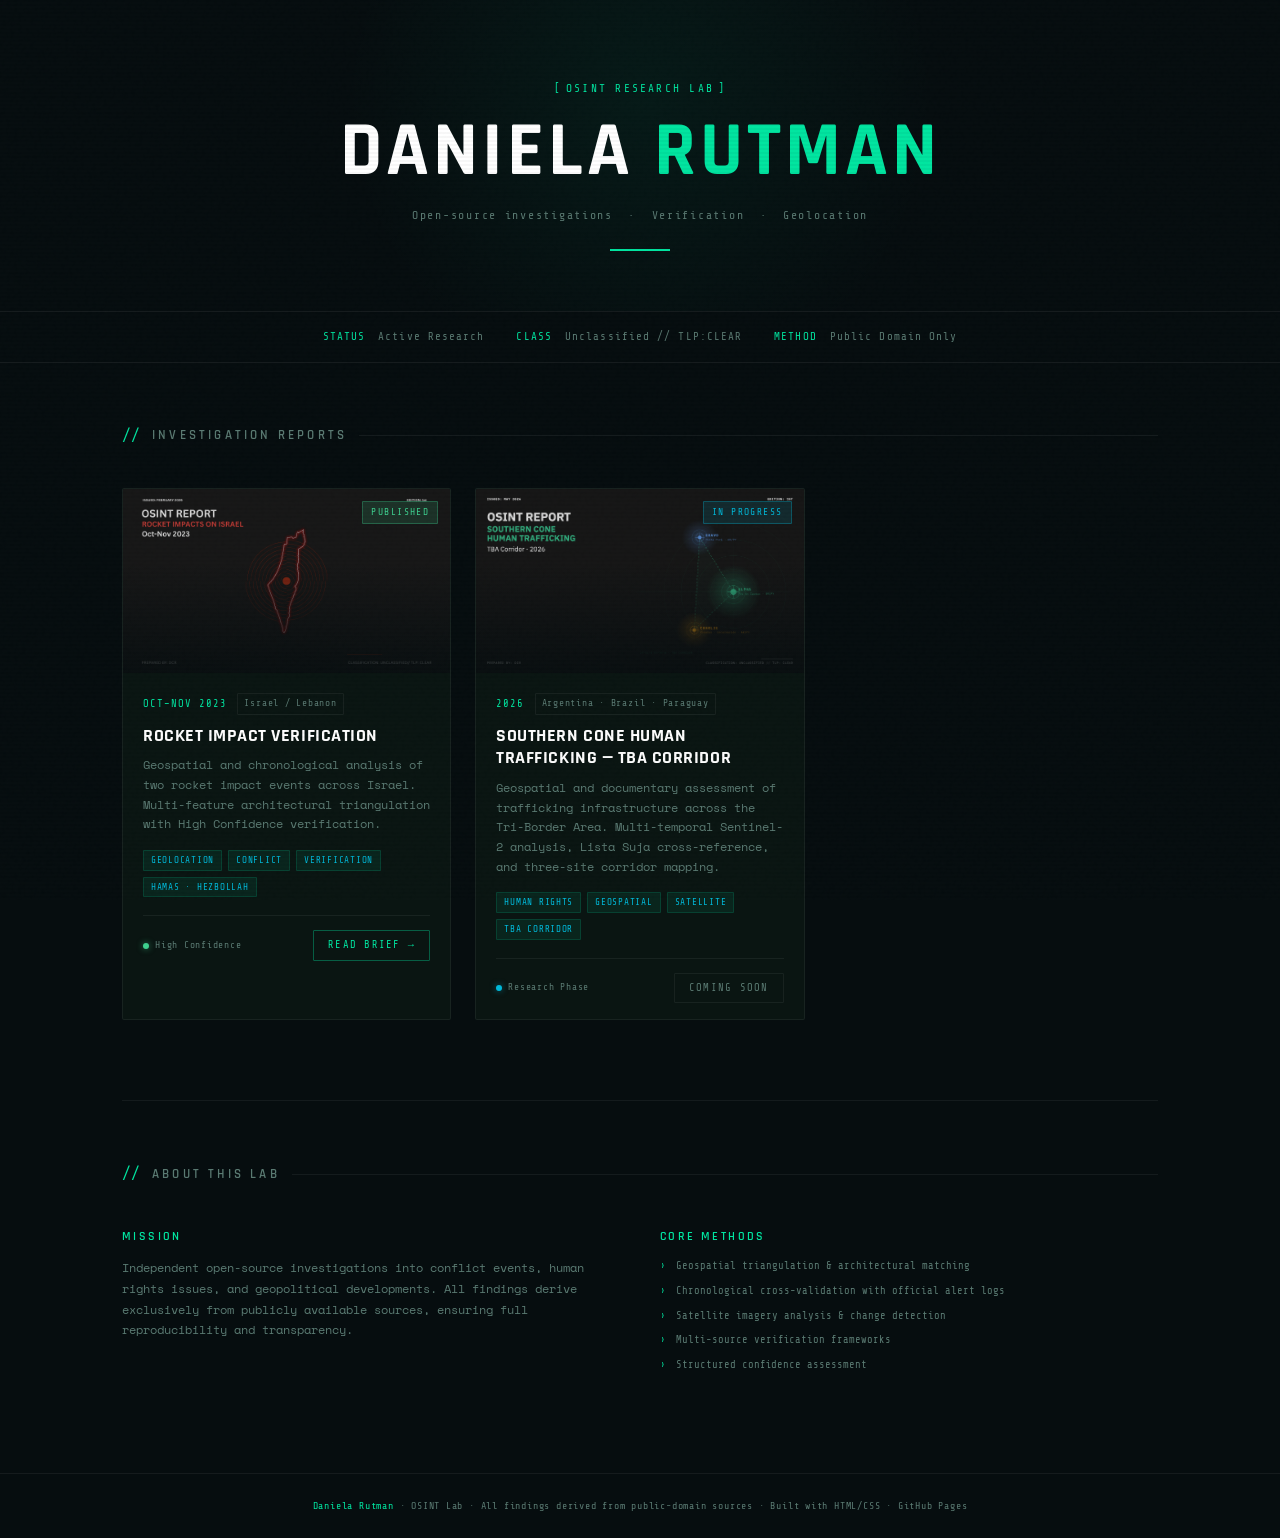
==== docs/index.html @ a2211c3c "Keep Project 2 card as In Progress with cover preview Shows the cover image on the card but keeps st" ====
<!DOCTYPE html>
<html lang="en">
<head>
  <meta charset="UTF-8" />
  <meta name="viewport" content="width=device-width, initial-scale=1.0" />
  <title>Daniela OSINT Lab</title>
  <link rel="preconnect" href="https://fonts.googleapis.com">
  <link href="https://fonts.googleapis.com/css2?family=Share+Tech+Mono&family=Rajdhani:wght@300;400;500;600;700&family=Space+Mono:ital,wght@0,400;0,700;1,400&display=swap" rel="stylesheet">
  <link rel="stylesheet" href="style.css">
</head>
<body>

  <header>
    <div class="header-tag">OSINT Research Lab</div>
    <h1>Daniela <span>Rutman</span></h1>
    <p class="header-sub">Open-source investigations &nbsp;·&nbsp; Verification &nbsp;·&nbsp; Geolocation</p>
    <div class="header-line"></div>
  </header>

  <div class="nav-strip">
    <div><span>STATUS</span> Active Research</div>
    <div><span>CLASS</span> Unclassified // TLP:CLEAR</div>
    <div><span>METHOD</span> Public Domain Only</div>
  </div>

  <main>

    <div class="section-label">
      <h2>Investigation Reports</h2>
    </div>

    <div class="cards-grid">

      <!-- Card 1: Israel Rocket Impacts -->
      <a class="card" href="2023-israel-rocket-impact-osint/report/brief.pdf" target="_blank">
        <div class="card-thumb">
          <img src="osint_cover.png"/>
          <div class="card-thumb-overlay"></div>
          <span class="card-status published">Published</span>
        </div>
        <div class="card-body">
          <div class="card-meta">
            <span class="card-date">OCT–NOV 2023</span>
            <span class="card-region">Israel / Lebanon</span>
          </div>
          <h3 class="card-title">Rocket Impact Verification</h3>
          <p class="card-desc">Geospatial and chronological analysis of two rocket impact events across Israel. Multi-feature architectural triangulation with High Confidence verification.</p>
          <div class="card-tags">
            <span class="tag">Geolocation</span>
            <span class="tag">Conflict</span>
            <span class="tag">Verification</span>
            <span class="tag">Hamas · Hezbollah</span>
          </div>
          <div class="card-footer">
            <div class="confidence">
              <div class="confidence-dot"></div>
              High Confidence
            </div>
            <span class="btn-read">Read Brief →</span>
          </div>
        </div>
      </a>

      <!-- Card 2: Southern Cone Human Trafficking — TBA Corridor -->
      <div class="card" style="cursor:default;">
        <div class="card-thumb">
          <img src="project2_cover.png" alt="Southern Cone Human Trafficking — TBA Corridor">
          <div class="card-thumb-overlay"></div>
          <span class="card-status pending">In Progress</span>
        </div>
        <div class="card-body">
          <div class="card-meta">
            <span class="card-date">2026</span>
            <span class="card-region">Argentina · Brazil · Paraguay</span>
          </div>
          <h3 class="card-title">Southern Cone Human Trafficking — TBA Corridor</h3>
          <p class="card-desc">Geospatial and documentary assessment of trafficking infrastructure across the Tri-Border Area. Multi-temporal Sentinel-2 analysis, Lista Suja cross-reference, and three-site corridor mapping.</p>
          <div class="card-tags">
            <span class="tag">Human Rights</span>
            <span class="tag">Geospatial</span>
            <span class="tag">Satellite</span>
            <span class="tag">TBA Corridor</span>
          </div>
          <div class="card-footer">
            <div class="confidence" style="color: var(--muted);">
              <div class="confidence-dot" style="background: var(--accent2); box-shadow: 0 0 6px rgba(0,184,217,0.5);"></div>
              Research Phase
            </div>
            <span class="btn-read disabled">Coming Soon</span>
          </div>
        </div>
      </div>

    </div>

    <!-- About -->
    <div class="about-section">
      <div class="section-label">
        <h2>About This Lab</h2>
      </div>
      <div class="about-grid">
        <div class="about-block">
          <h3>Mission</h3>
          <p>Independent open-source investigations into conflict events, human rights issues, and geopolitical developments. All findings derive exclusively from publicly available sources, ensuring full reproducibility and transparency.</p>
        </div>
        <div class="about-block">
          <h3>Core Methods</h3>
          <ul class="method-list">
            <li>Geospatial triangulation & architectural matching</li>
            <li>Chronological cross-validation with official alert logs</li>
            <li>Satellite imagery analysis & change detection</li>
            <li>Multi-source verification frameworks</li>
            <li>Structured confidence assessment</li>
          </ul>
        </div>
      </div>
    </div>

  </main>

  <footer>
    <span>Daniela Rutman</span> · OSINT Lab · All findings derived from public-domain sources · Built with HTML/CSS · GitHub Pages
  </footer>

</body>
</html>
---- docs/style.css ----
*, *::before, *::after { box-sizing: border-box; margin: 0; padding: 0; }

:root {
  --bg:        #060d0f;
  --surface:   #0a1512;
  --surface2:  #0e1a17;
  --border:    rgba(255,255,255,0.06);
  --accent:    #00e5a0;
  --accent2:   #00b8d9;
  --dim:       rgba(0,229,160,0.08);
  --text:      #e2e8f0;
  --muted:     #5a7a72;
  --mono:      'Share Tech Mono', monospace;
  --display:   'Rajdhani', sans-serif;
  --body:      'Space Mono', monospace;
}

html { scroll-behavior: smooth; }

body {
  background: var(--bg);
  color: var(--text);
  font-family: var(--body);
  font-size: 13px;
  line-height: 1.6;
  min-height: 100vh;
  overflow-x: hidden;
}

/* ── Scanline overlay ── */
body::before {
  content: '';
  position: fixed;
  inset: 0;
  background: repeating-linear-gradient(
    0deg,
    transparent,
    transparent 2px,
    rgba(0,0,0,0.03) 2px,
    rgba(0,0,0,0.03) 4px
  );
  pointer-events: none;
  z-index: 1000;
}

/* ── Noise texture ── */
body::after {
  content: '';
  position: fixed;
  inset: 0;
  background-image: url("data:image/svg+xml,%3Csvg viewBox='0 0 256 256' xmlns='http://www.w3.org/2000/svg'%3E%3Cfilter id='noise'%3E%3CfeTurbulence type='fractalNoise' baseFrequency='0.9' numOctaves='4' stitchTiles='stitch'/%3E%3C/filter%3E%3Crect width='100%25' height='100%25' filter='url(%23noise)' opacity='0.04'/%3E%3C/svg%3E");
  pointer-events: none;
  z-index: 999;
  opacity: 0.4;
}

/* ── Header ── */
header {
  position: relative;
  padding: 80px 2rem 60px;
  text-align: center;
  border-bottom: 1px solid var(--border);
  overflow: hidden;
}

header::before {
  content: '';
  position: absolute;
  top: -200px;
  left: 50%;
  transform: translateX(-50%);
  width: 600px;
  height: 600px;
  background: radial-gradient(circle, rgba(0,229,160,0.06) 0%, transparent 70%);
  pointer-events: none;
}

.header-tag {
  font-family: var(--mono);
  font-size: 0.7rem;
  color: var(--accent);
  letter-spacing: 0.2em;
  text-transform: uppercase;
  margin-bottom: 16px;
  opacity: 0;
  animation: fadeUp 0.6s ease forwards 0.2s;
}

.header-tag::before { content: '['; margin-right: 4px; }
.header-tag::after  { content: ']'; margin-left: 4px; }

h1 {
  font-family: var(--display);
  font-size: clamp(2.5rem, 6vw, 5rem);
  font-weight: 700;
  letter-spacing: 0.05em;
  text-transform: uppercase;
  line-height: 1;
  color: #fff;
  opacity: 0;
  animation: fadeUp 0.6s ease forwards 0.4s;
}

h1 span {
  color: var(--accent);
  position: relative;
}

.header-sub {
  font-family: var(--mono);
  font-size: 0.72rem;
  color: var(--muted);
  letter-spacing: 0.15em;
  margin-top: 16px;
  opacity: 0;
  animation: fadeUp 0.6s ease forwards 0.6s;
}

.header-line {
  width: 60px;
  height: 2px;
  background: var(--accent);
  margin: 24px auto 0;
  opacity: 0;
  animation: fadeUp 0.6s ease forwards 0.7s;
}

/* ── Nav strip ── */
.nav-strip {
  display: flex;
  justify-content: center;
  gap: 2rem;
  padding: 16px 2rem;
  border-bottom: 1px solid var(--border);
  font-family: var(--mono);
  font-size: 0.68rem;
  color: var(--muted);
  letter-spacing: 0.1em;
}

.nav-strip span { color: var(--accent); margin-right: 6px; }

/* ── Main ── */
main {
  max-width: 1100px;
  margin: 0 auto;
  padding: 60px 2rem 100px;
}

/* ── Section label ── */
.section-label {
  display: flex;
  align-items: center;
  gap: 12px;
  margin-bottom: 40px;
  opacity: 0;
  animation: fadeUp 0.6s ease forwards 0.8s;
}

.section-label::before {
  content: '//';
  font-family: var(--mono);
  color: var(--accent);
  font-size: 1rem;
}

.section-label h2 {
  font-family: var(--display);
  font-size: 0.8rem;
  font-weight: 600;
  letter-spacing: 0.25em;
  text-transform: uppercase;
  color: var(--muted);
}

.section-label::after {
  content: '';
  flex: 1;
  height: 1px;
  background: var(--border);
}

/* ── Cards grid ── */
.cards-grid {
  display: grid;
  grid-template-columns: repeat(auto-fill, minmax(320px, 1fr));
  gap: 24px;
}

/* ── Card ── */
.card {
  background: var(--surface);
  border: 1px solid var(--border);
  border-radius: 2px;
  overflow: hidden;
  position: relative;
  cursor: pointer;
  transition: transform 0.3s ease, border-color 0.3s ease, box-shadow 0.3s ease;
  opacity: 0;
  animation: fadeUp 0.6s ease forwards;
  text-decoration: none;
  display: block;
  color: inherit;
}

.card:nth-child(1) { animation-delay: 0.9s; }
.card:nth-child(2) { animation-delay: 1.0s; }
.card:nth-child(3) { animation-delay: 1.1s; }

.card::before {
  content: '';
  position: absolute;
  top: 0;
  left: 0;
  right: 0;
  height: 2px;
  background: linear-gradient(90deg, var(--accent), var(--accent2));
  transform: scaleX(0);
  transform-origin: left;
  transition: transform 0.3s ease;
}

.card:hover {
  transform: translateY(-4px);
  border-color: rgba(0,229,160,0.25);
  box-shadow: 0 20px 40px rgba(0,0,0,0.4), 0 0 30px rgba(0,229,160,0.04);
}

.card:hover::before { transform: scaleX(1); }

/* ── Card thumbnail ── */
.card-thumb {
  position: relative;
  width: 100%;
  aspect-ratio: 16/9;
  overflow: hidden;
  background: var(--surface2);
}

.card-thumb img {
  width: 100%;
  height: 100%;
  object-fit: cover;
  object-position: top;
  transition: transform 0.4s ease;
  filter: brightness(0.85) saturate(0.9);
}

.card:hover .card-thumb img {
  transform: scale(1.03);
  filter: brightness(0.95) saturate(1);
}

.card-thumb-overlay {
  position: absolute;
  inset: 0;
  background: linear-gradient(
    to bottom,
    transparent 40%,
    rgba(6,13,15,0.8) 100%
  );
}

.card-status {
  position: absolute;
  top: 12px;
  right: 12px;
  font-family: var(--mono);
  font-size: 0.6rem;
  letter-spacing: 0.15em;
  padding: 3px 8px;
  border-radius: 1px;
  text-transform: uppercase;
}

.card-status.published {
  background: rgba(62,207,142,0.15);
  border: 1px solid rgba(62,207,142,0.3);
  color: #3ecf8e;
}

.card-status.pending {
  background: rgba(0,184,217,0.12);
  border: 1px solid rgba(0,184,217,0.3);
  color: var(--accent2);
}

/* ── Placeholder thumb ── */
.card-thumb-placeholder {
  width: 100%;
  aspect-ratio: 16/9;
  background: var(--surface2);
  display: flex;
  align-items: center;
  justify-content: center;
  border-bottom: 1px solid var(--border);
  position: relative;
}

.placeholder-icon {
  font-family: var(--mono);
  font-size: 0.65rem;
  color: var(--muted);
  letter-spacing: 0.1em;
  text-align: center;
  position: relative;
  z-index: 1;
}

.placeholder-icon::before {
  content: '[PENDING]';
  display: block;
  color: var(--accent);
  margin-bottom: 4px;
}

.card-thumb-placeholder::before {
  content: '';
  position: absolute;
  inset: 0;
  background-image:
    linear-gradient(rgba(0,229,160,0.04) 1px, transparent 1px),
    linear-gradient(90deg, rgba(0,229,160,0.04) 1px, transparent 1px);
  background-size: 24px 24px;
}

/* ── Card body ── */
.card-body {
  padding: 20px 20px 16px;
}

.card-meta {
  display: flex;
  align-items: center;
  gap: 10px;
  margin-bottom: 10px;
}

.card-date {
  font-family: var(--mono);
  font-size: 0.65rem;
  color: var(--accent);
  letter-spacing: 0.1em;
}

.card-region {
  font-family: var(--mono);
  font-size: 0.6rem;
  color: var(--muted);
  letter-spacing: 0.08em;
  padding: 2px 6px;
  border: 1px solid var(--border);
  border-radius: 1px;
}

.card-title {
  font-family: var(--display);
  font-size: 1.1rem;
  font-weight: 700;
  letter-spacing: 0.03em;
  color: #fff;
  line-height: 1.3;
  margin-bottom: 8px;
  text-transform: uppercase;
}

.card-desc {
  font-size: 0.72rem;
  color: var(--muted);
  line-height: 1.7;
  margin-bottom: 16px;
}

/* ── Tags ── */
.card-tags {
  display: flex;
  flex-wrap: wrap;
  gap: 6px;
  margin-bottom: 18px;
}

.tag {
  font-family: var(--mono);
  font-size: 0.58rem;
  letter-spacing: 0.08em;
  padding: 2px 7px;
  border-radius: 1px;
  text-transform: uppercase;
  background: var(--dim);
  border: 1px solid rgba(0,229,160,0.15);
  color: var(--accent2);
}

/* ── Card footer ── */
.card-footer {
  display: flex;
  align-items: center;
  justify-content: space-between;
  padding-top: 14px;
  border-top: 1px solid var(--border);
}

.confidence {
  display: flex;
  align-items: center;
  gap: 6px;
  font-family: var(--mono);
  font-size: 0.6rem;
  color: var(--muted);
  letter-spacing: 0.08em;
}

.confidence-dot {
  width: 6px;
  height: 6px;
  border-radius: 50%;
  background: #3ecf8e;
  box-shadow: 0 0 6px rgba(62,207,142,0.6);
  animation: pulse 2s ease infinite;
}

.btn-read {
  font-family: var(--mono);
  font-size: 0.65rem;
  letter-spacing: 0.12em;
  text-transform: uppercase;
  color: var(--accent);
  border: 1px solid rgba(0,229,160,0.35);
  padding: 6px 14px;
  border-radius: 1px;
  background: transparent;
  cursor: pointer;
  transition: all 0.2s ease;
  text-decoration: none;
  display: inline-block;
}

.btn-read:hover {
  background: var(--accent);
  color: #060d0f;
  border-color: var(--accent);
}

.btn-read.disabled {
  color: var(--muted);
  border-color: var(--border);
  cursor: not-allowed;
  pointer-events: none;
}

/* ── About section ── */
.about-section {
  margin-top: 80px;
  padding-top: 60px;
  border-top: 1px solid var(--border);
  opacity: 0;
  animation: fadeUp 0.6s ease forwards 1.3s;
}

.about-grid {
  display: grid;
  grid-template-columns: 1fr 1fr;
  gap: 40px;
  margin-top: 32px;
}

.about-block h3 {
  font-family: var(--display);
  font-size: 0.75rem;
  font-weight: 600;
  letter-spacing: 0.2em;
  text-transform: uppercase;
  color: var(--accent);
  margin-bottom: 12px;
}

.about-block p {
  font-size: 0.72rem;
  color: var(--muted);
  line-height: 1.8;
}

.method-list {
  list-style: none;
  display: flex;
  flex-direction: column;
  gap: 8px;
}

.method-list li {
  font-family: var(--mono);
  font-size: 0.65rem;
  color: var(--muted);
  padding-left: 16px;
  position: relative;
}

.method-list li::before {
  content: '›';
  position: absolute;
  left: 0;
  color: var(--accent);
}

/* ── Footer ── */
footer {
  border-top: 1px solid var(--border);
  padding: 24px 2rem;
  text-align: center;
  font-family: var(--mono);
  font-size: 0.62rem;
  color: var(--muted);
  letter-spacing: 0.08em;
}

footer span { color: var(--accent); }

/* ── Animations ── */
@keyframes fadeUp {
  from { opacity: 0; transform: translateY(16px); }
  to   { opacity: 1; transform: translateY(0); }
}

@keyframes pulse {
  0%, 100% { opacity: 1; }
  50%       { opacity: 0.4; }
}

/* ── Responsive ── */
@media (max-width: 640px) {
  .cards-grid { grid-template-columns: 1fr; }
  .about-grid { grid-template-columns: 1fr; }
  .nav-strip  { flex-wrap: wrap; gap: 1rem; justify-content: center; }
}
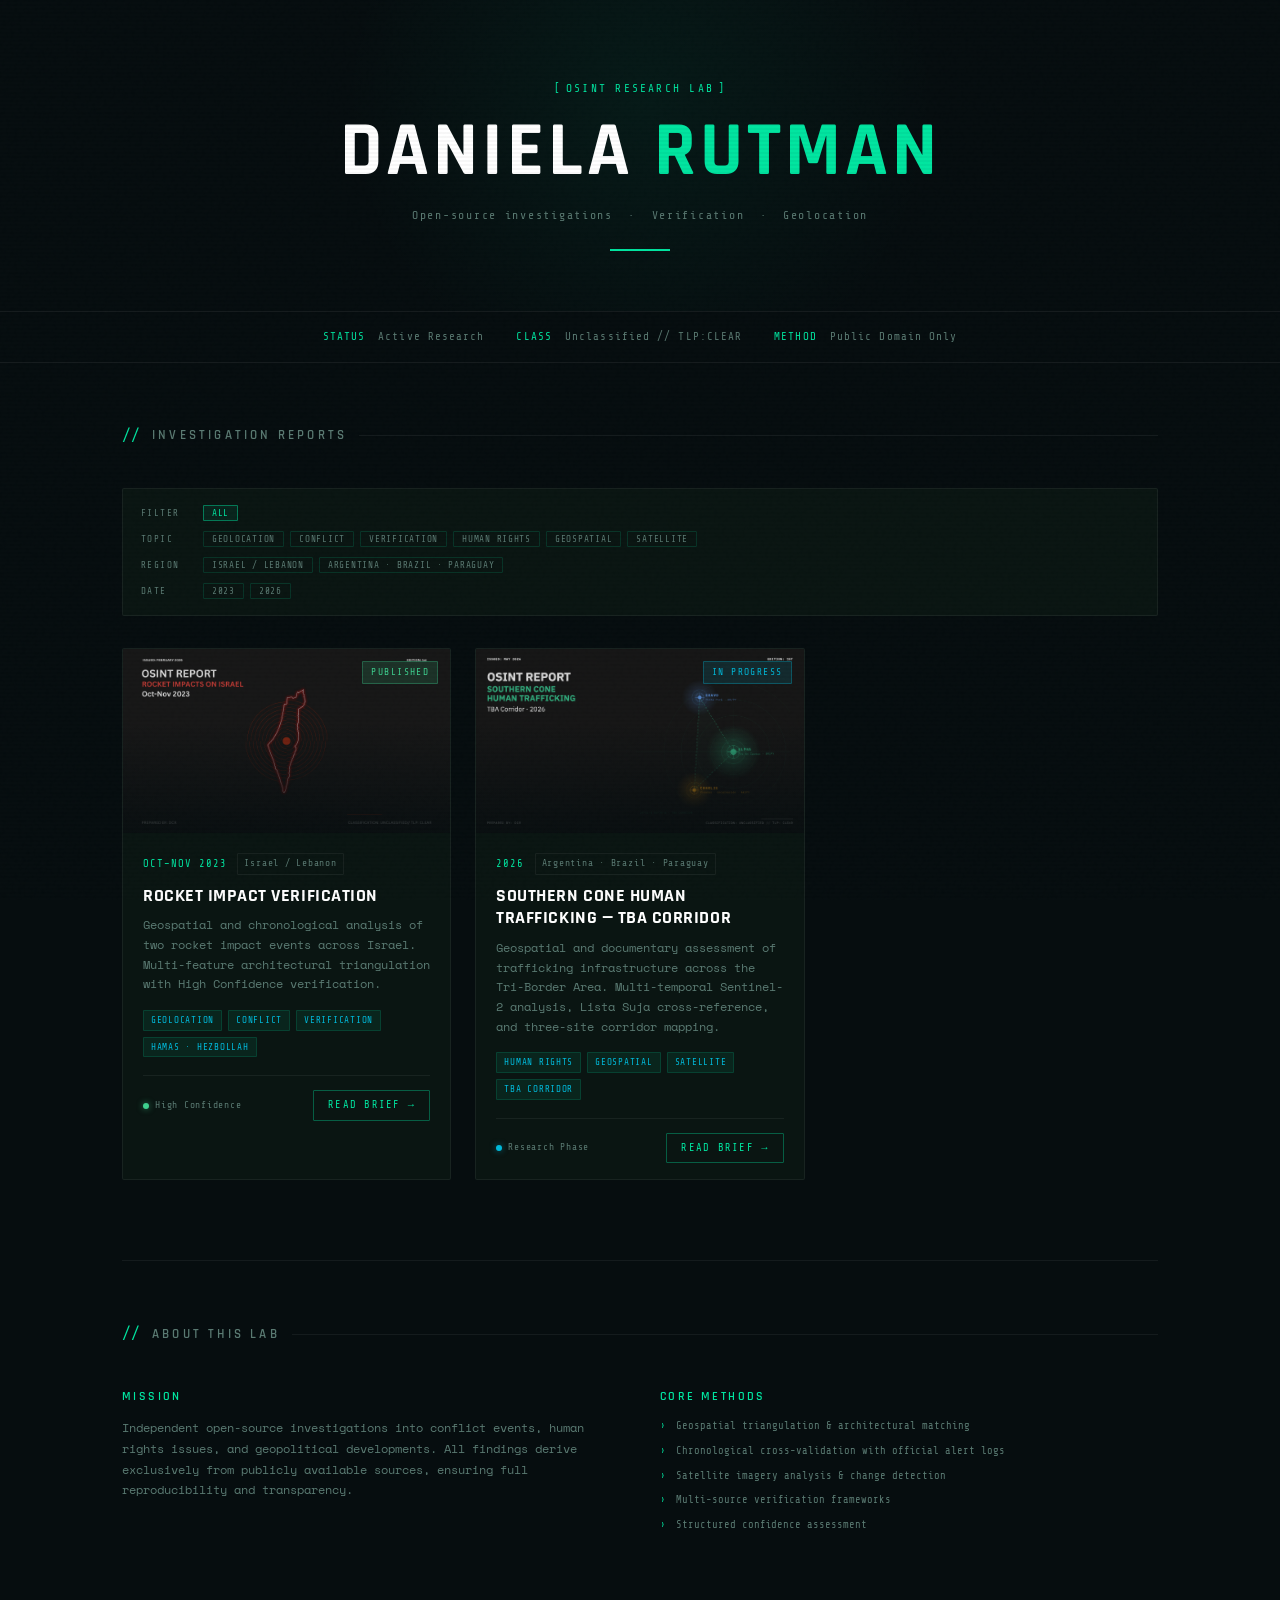
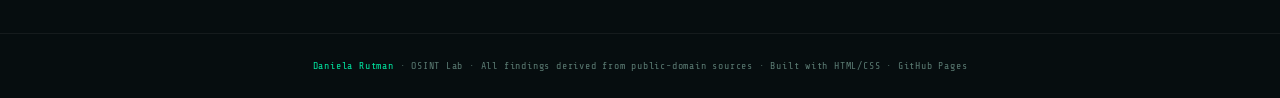
==== commit 768892e1: "Add Read Brief button to Project 2 card and filter bar to portfolio - Project 2 stays In Progress; b" ====
--- a/docs/index.html
+++ b/docs/index.html
@@ -29,10 +29,37 @@
       <h2>Investigation Reports</h2>
     </div>
 
+    <!-- Filter bar -->
+    <div class="filter-bar">
+      <div class="filter-row">
+        <span class="filter-label">FILTER</span>
+        <button class="filter-btn active" data-filter="all">All</button>
+      </div>
+      <div class="filter-row">
+        <span class="filter-label">TOPIC</span>
+        <button class="filter-btn" data-filter="geolocation">Geolocation</button>
+        <button class="filter-btn" data-filter="conflict">Conflict</button>
+        <button class="filter-btn" data-filter="verification">Verification</button>
+        <button class="filter-btn" data-filter="human-rights">Human Rights</button>
+        <button class="filter-btn" data-filter="geospatial">Geospatial</button>
+        <button class="filter-btn" data-filter="satellite">Satellite</button>
+      </div>
+      <div class="filter-row">
+        <span class="filter-label">REGION</span>
+        <button class="filter-btn" data-filter="israel-lebanon">Israel / Lebanon</button>
+        <button class="filter-btn" data-filter="tba">Argentina · Brazil · Paraguay</button>
+      </div>
+      <div class="filter-row">
+        <span class="filter-label">DATE</span>
+        <button class="filter-btn" data-filter="2023">2023</button>
+        <button class="filter-btn" data-filter="2026">2026</button>
+      </div>
+    </div>
+
     <div class="cards-grid">
 
       <!-- Card 1: Israel Rocket Impacts -->
-      <a class="card" href="2023-israel-rocket-impact-osint/report/brief.pdf" target="_blank">
+      <a class="card" href="2023-israel-rocket-impact-osint/report/brief.pdf" target="_blank" data-tags="geolocation conflict verification israel-lebanon 2023">
         <div class="card-thumb">
           <img src="osint_cover.png"/>
           <div class="card-thumb-overlay"></div>
@@ -62,7 +89,7 @@
       </a>
 
       <!-- Card 2: Southern Cone Human Trafficking — TBA Corridor -->
-      <div class="card" style="cursor:default;">
+      <div class="card" style="cursor:default;" data-tags="human-rights geospatial satellite tba 2026">
         <div class="card-thumb">
           <img src="project2_cover.png" alt="Southern Cone Human Trafficking — TBA Corridor">
           <div class="card-thumb-overlay"></div>
@@ -86,7 +113,7 @@
               <div class="confidence-dot" style="background: var(--accent2); box-shadow: 0 0 6px rgba(0,184,217,0.5);"></div>
               Research Phase
             </div>
-            <span class="btn-read disabled">Coming Soon</span>
+            <a class="btn-read" href="southern-cone-tba-corridor/report/Project2_Brief.html" target="_blank">Read Brief →</a>
           </div>
         </div>
       </div>
@@ -122,5 +149,31 @@
     <span>Daniela Rutman</span> · OSINT Lab · All findings derived from public-domain sources · Built with HTML/CSS · GitHub Pages
   </footer>
 
+  <script>
+    const filterBtns = document.querySelectorAll('.filter-btn');
+    const cards = document.querySelectorAll('.card');
+    const activeFilters = new Set();
+
+    filterBtns.forEach(btn => {
+      btn.addEventListener('click', () => {
+        const f = btn.dataset.filter;
+        if (f === 'all') {
+          activeFilters.clear();
+          filterBtns.forEach(b => b.classList.remove('active'));
+          btn.classList.add('active');
+        } else {
+          document.querySelector('[data-filter="all"]').classList.remove('active');
+          if (activeFilters.has(f)) { activeFilters.delete(f); btn.classList.remove('active'); }
+          else                       { activeFilters.add(f);    btn.classList.add('active'); }
+          if (activeFilters.size === 0) document.querySelector('[data-filter="all"]').classList.add('active');
+        }
+        cards.forEach(card => {
+          if (activeFilters.size === 0) { card.style.display = ''; return; }
+          const tags = (card.dataset.tags || '').split(' ');
+          card.style.display = [...activeFilters].some(t => tags.includes(t)) ? '' : 'none';
+        });
+      });
+    });
+  </script>
 </body>
 </html>
--- a/docs/style.css
+++ b/docs/style.css
@@ -180,6 +180,60 @@
   background: var(--border);
 }
 
+/* ── Filter bar ── */
+.filter-bar {
+  display: flex;
+  flex-direction: column;
+  gap: 10px;
+  margin-bottom: 32px;
+  padding: 16px 18px;
+  background: var(--surface);
+  border: 1px solid var(--border);
+  border-radius: 2px;
+}
+
+.filter-row {
+  display: flex;
+  align-items: center;
+  flex-wrap: wrap;
+  gap: 6px;
+}
+
+.filter-label {
+  font-family: var(--mono);
+  font-size: 0.58rem;
+  letter-spacing: 0.15em;
+  color: var(--muted);
+  text-transform: uppercase;
+  min-width: 52px;
+  margin-right: 4px;
+}
+
+.filter-btn {
+  font-family: var(--mono);
+  font-size: 0.58rem;
+  letter-spacing: 0.08em;
+  text-transform: uppercase;
+  padding: 2px 8px;
+  border-radius: 1px;
+  border: 1px solid rgba(0,229,160,0.15);
+  background: transparent;
+  color: var(--muted);
+  cursor: pointer;
+  transition: all 0.15s ease;
+}
+
+.filter-btn:hover {
+  border-color: rgba(0,229,160,0.4);
+  color: var(--accent);
+}
+
+.filter-btn.active {
+  background: var(--dim);
+  border-color: rgba(0,229,160,0.45);
+  color: var(--accent);
+}
+
 /* ── Cards grid ── */
 .cards-grid {
   display: grid;
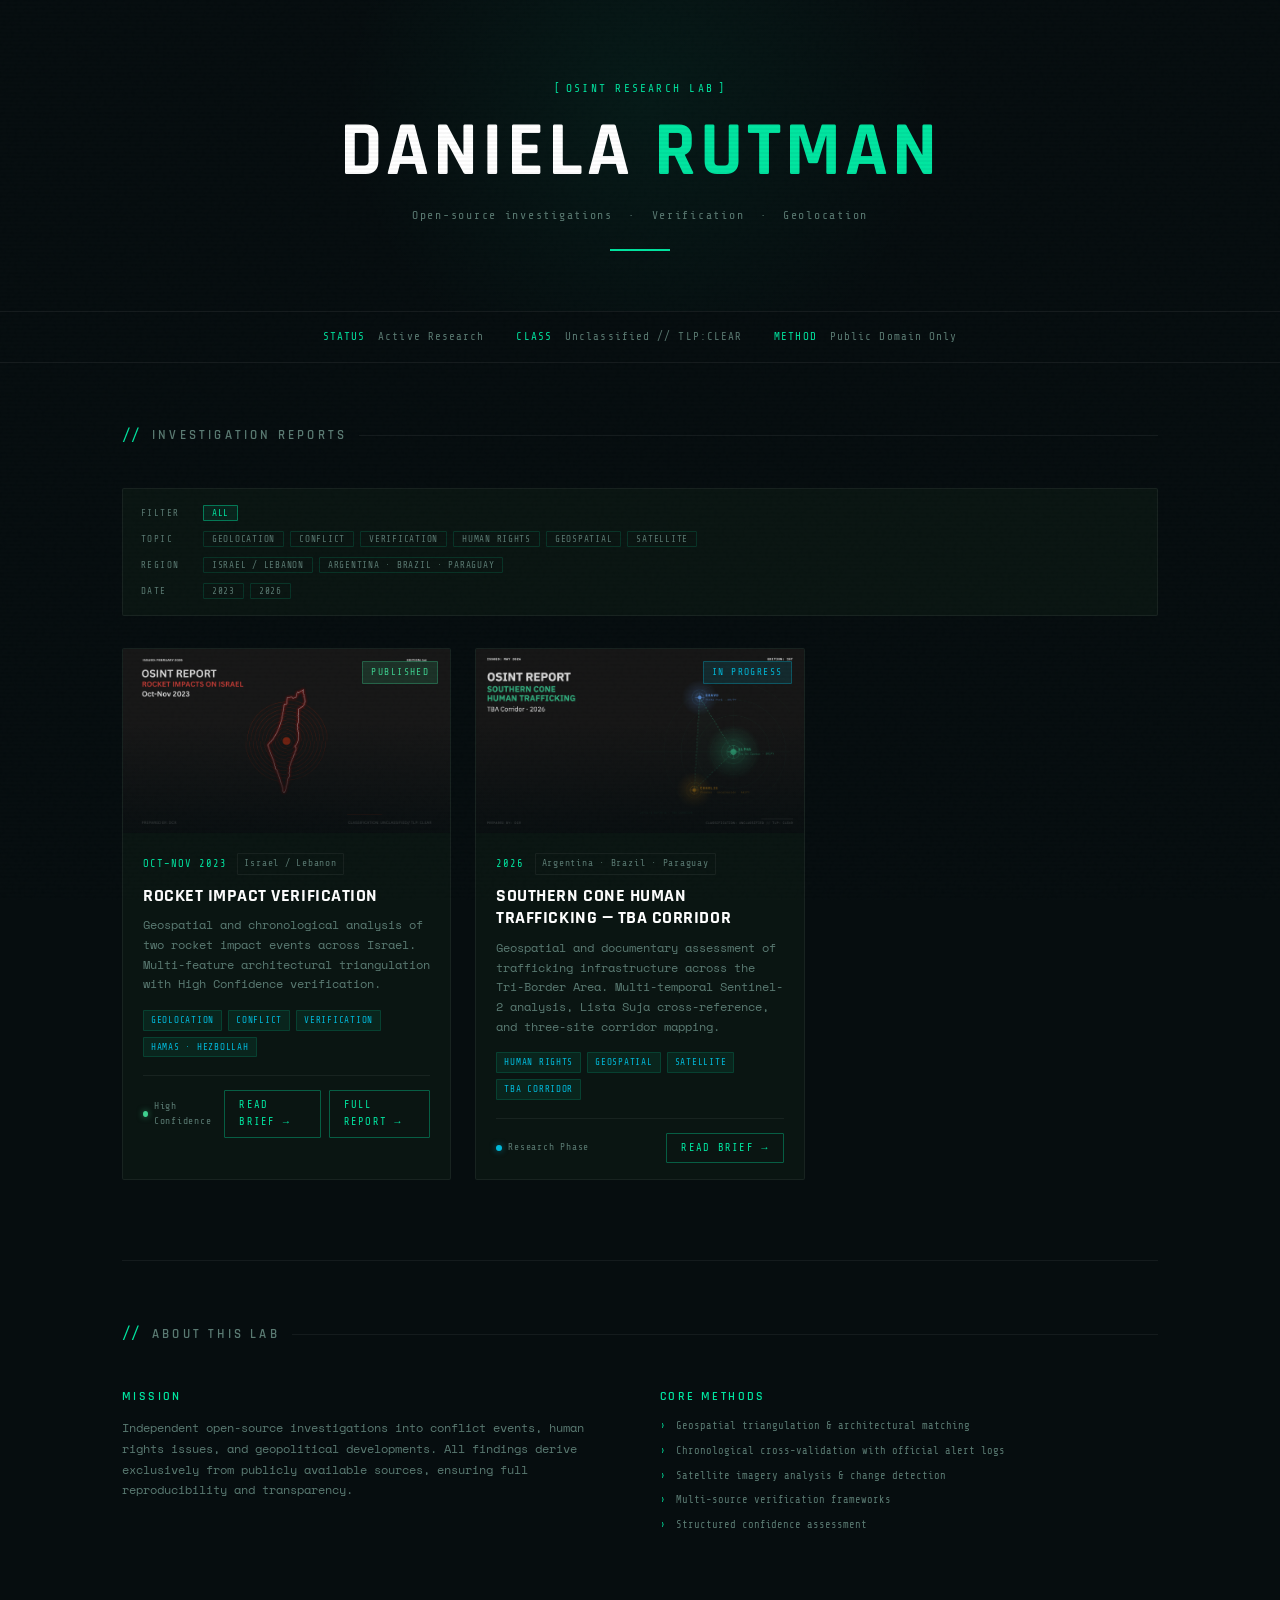
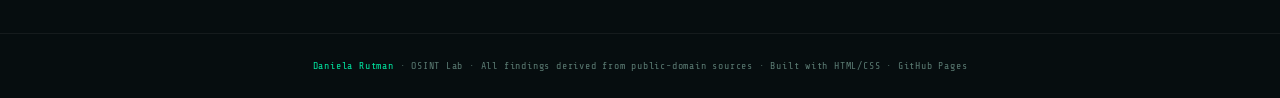
==== commit 50d8ac47: "Add Full Report button to Project 1 card Co-Authored-By: Claude Sonnet 4.6 <noreply@anthropic.com>" ====
--- a/docs/index.html
+++ b/docs/index.html
@@ -59,7 +59,7 @@
     <div class="cards-grid">
 
       <!-- Card 1: Israel Rocket Impacts -->
-      <a class="card" href="2023-israel-rocket-impact-osint/report/brief.pdf" target="_blank" data-tags="geolocation conflict verification israel-lebanon 2023">
+      <div class="card" data-tags="geolocation conflict verification israel-lebanon 2023">
         <div class="card-thumb">
           <img src="osint_cover.png"/>
           <div class="card-thumb-overlay"></div>
@@ -83,10 +83,13 @@
               <div class="confidence-dot"></div>
               High Confidence
             </div>
-            <span class="btn-read">Read Brief →</span>
+            <div style="display:flex;gap:8px;">
+              <a class="btn-read" href="2023-israel-rocket-impact-osint/report/brief.pdf" target="_blank">Read Brief →</a>
+              <a class="btn-read" href="2023-israel-rocket-impact-osint/report/DCR-202310-ISR-RKTP-001_full.html" target="_blank">Full Report →</a>
+            </div>
           </div>
         </div>
-      </a>
+      </div>
 
       <!-- Card 2: Southern Cone Human Trafficking — TBA Corridor -->
       <div class="card" style="cursor:default;" data-tags="human-rights geospatial satellite tba 2026">
@@ -113,7 +116,7 @@
               <div class="confidence-dot" style="background: var(--accent2); box-shadow: 0 0 6px rgba(0,184,217,0.5);"></div>
               Research Phase
             </div>
-            <a class="btn-read" href="southern-cone-tba-corridor/report/Project2_Brief.html" target="_blank">Read Brief →</a>
+            <a class="btn-read" href="southern-cone-tba-corridor/report/brief.pdf" target="_blank">Read Brief →</a>
           </div>
         </div>
       </div>
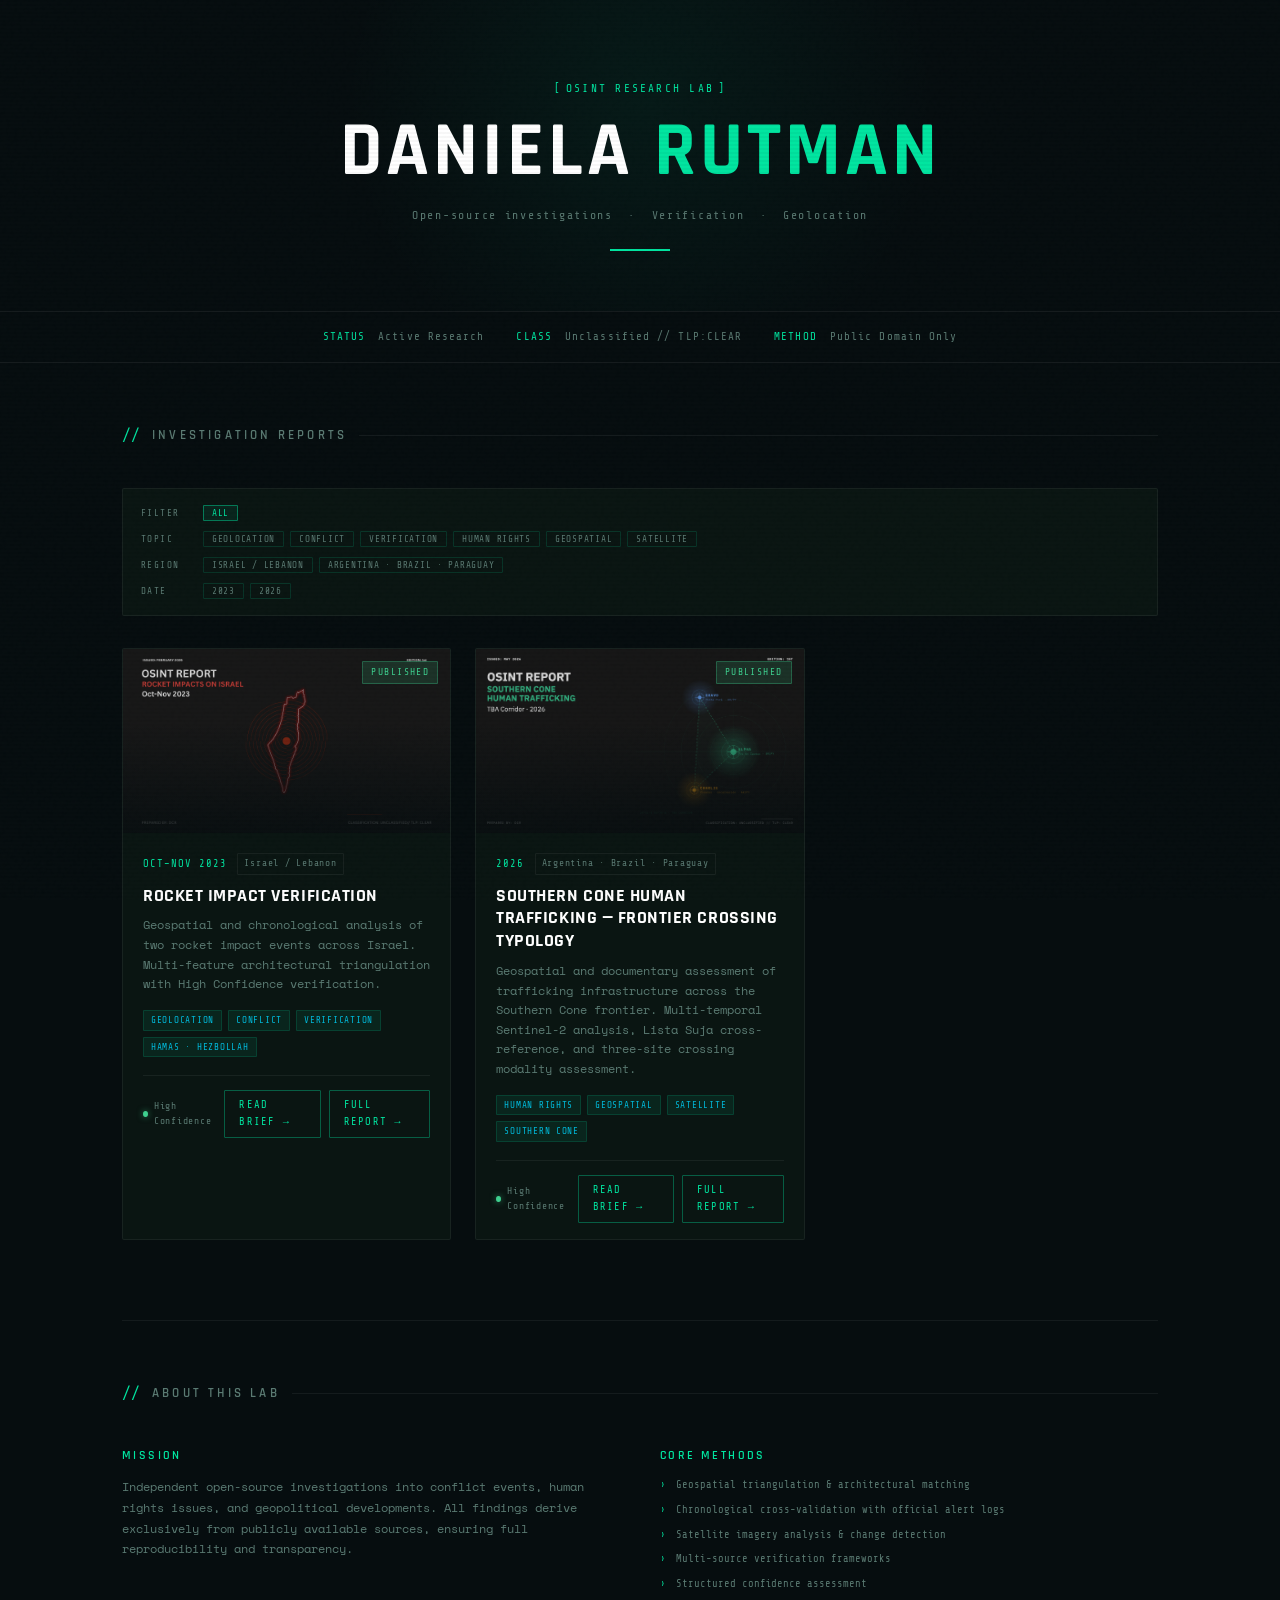
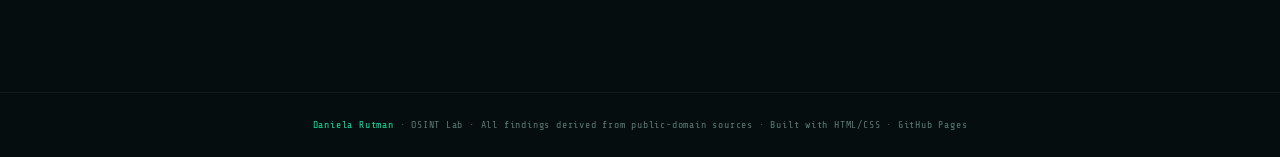
==== commit b27d417b: "Add Project 2 full report PDF; update card to Published with Full Report button Co-Authored-By: Clau" ====
--- a/docs/index.html
+++ b/docs/index.html
@@ -85,38 +85,41 @@
             </div>
             <div style="display:flex;gap:8px;">
               <a class="btn-read" href="2023-israel-rocket-impact-osint/report/brief.pdf" target="_blank">Read Brief →</a>
-              <a class="btn-read" href="2023-israel-rocket-impact-osint/report/DCR-202310-ISR-RKTP-001_full.html" target="_blank">Full Report →</a>
+              <a class="btn-read" href="2023-israel-rocket-impact-osint/report/full_report.pdf" target="_blank">Full Report →</a>
             </div>
           </div>
         </div>
       </div>
 
       <!-- Card 2: Southern Cone Human Trafficking — TBA Corridor -->
-      <div class="card" style="cursor:default;" data-tags="human-rights geospatial satellite tba 2026">
+      <div class="card" data-tags="human-rights geospatial satellite tba 2026">
         <div class="card-thumb">
           <img src="project2_cover.png" alt="Southern Cone Human Trafficking — TBA Corridor">
           <div class="card-thumb-overlay"></div>
-          <span class="card-status pending">In Progress</span>
+          <span class="card-status published">Published</span>
         </div>
         <div class="card-body">
           <div class="card-meta">
             <span class="card-date">2026</span>
             <span class="card-region">Argentina · Brazil · Paraguay</span>
           </div>
-          <h3 class="card-title">Southern Cone Human Trafficking — TBA Corridor</h3>
-          <p class="card-desc">Geospatial and documentary assessment of trafficking infrastructure across the Tri-Border Area. Multi-temporal Sentinel-2 analysis, Lista Suja cross-reference, and three-site corridor mapping.</p>
+          <h3 class="card-title">Southern Cone Human Trafficking — Frontier Crossing Typology</h3>
+          <p class="card-desc">Geospatial and documentary assessment of trafficking infrastructure across the Southern Cone frontier. Multi-temporal Sentinel-2 analysis, Lista Suja cross-reference, and three-site crossing modality assessment.</p>
           <div class="card-tags">
             <span class="tag">Human Rights</span>
             <span class="tag">Geospatial</span>
             <span class="tag">Satellite</span>
-            <span class="tag">TBA Corridor</span>
+            <span class="tag">Southern Cone</span>
           </div>
           <div class="card-footer">
-            <div class="confidence" style="color: var(--muted);">
-              <div class="confidence-dot" style="background: var(--accent2); box-shadow: 0 0 6px rgba(0,184,217,0.5);"></div>
-              Research Phase
+            <div class="confidence">
+              <div class="confidence-dot"></div>
+              High Confidence
             </div>
-            <a class="btn-read" href="southern-cone-tba-corridor/report/brief.pdf" target="_blank">Read Brief →</a>
+            <div style="display:flex;gap:8px;">
+              <a class="btn-read" href="southern-cone-tba-corridor/report/brief.pdf" target="_blank">Read Brief →</a>
+              <a class="btn-read" href="southern-cone-tba-corridor/report/full_report.pdf" target="_blank">Full Report →</a>
+            </div>
           </div>
         </div>
       </div>
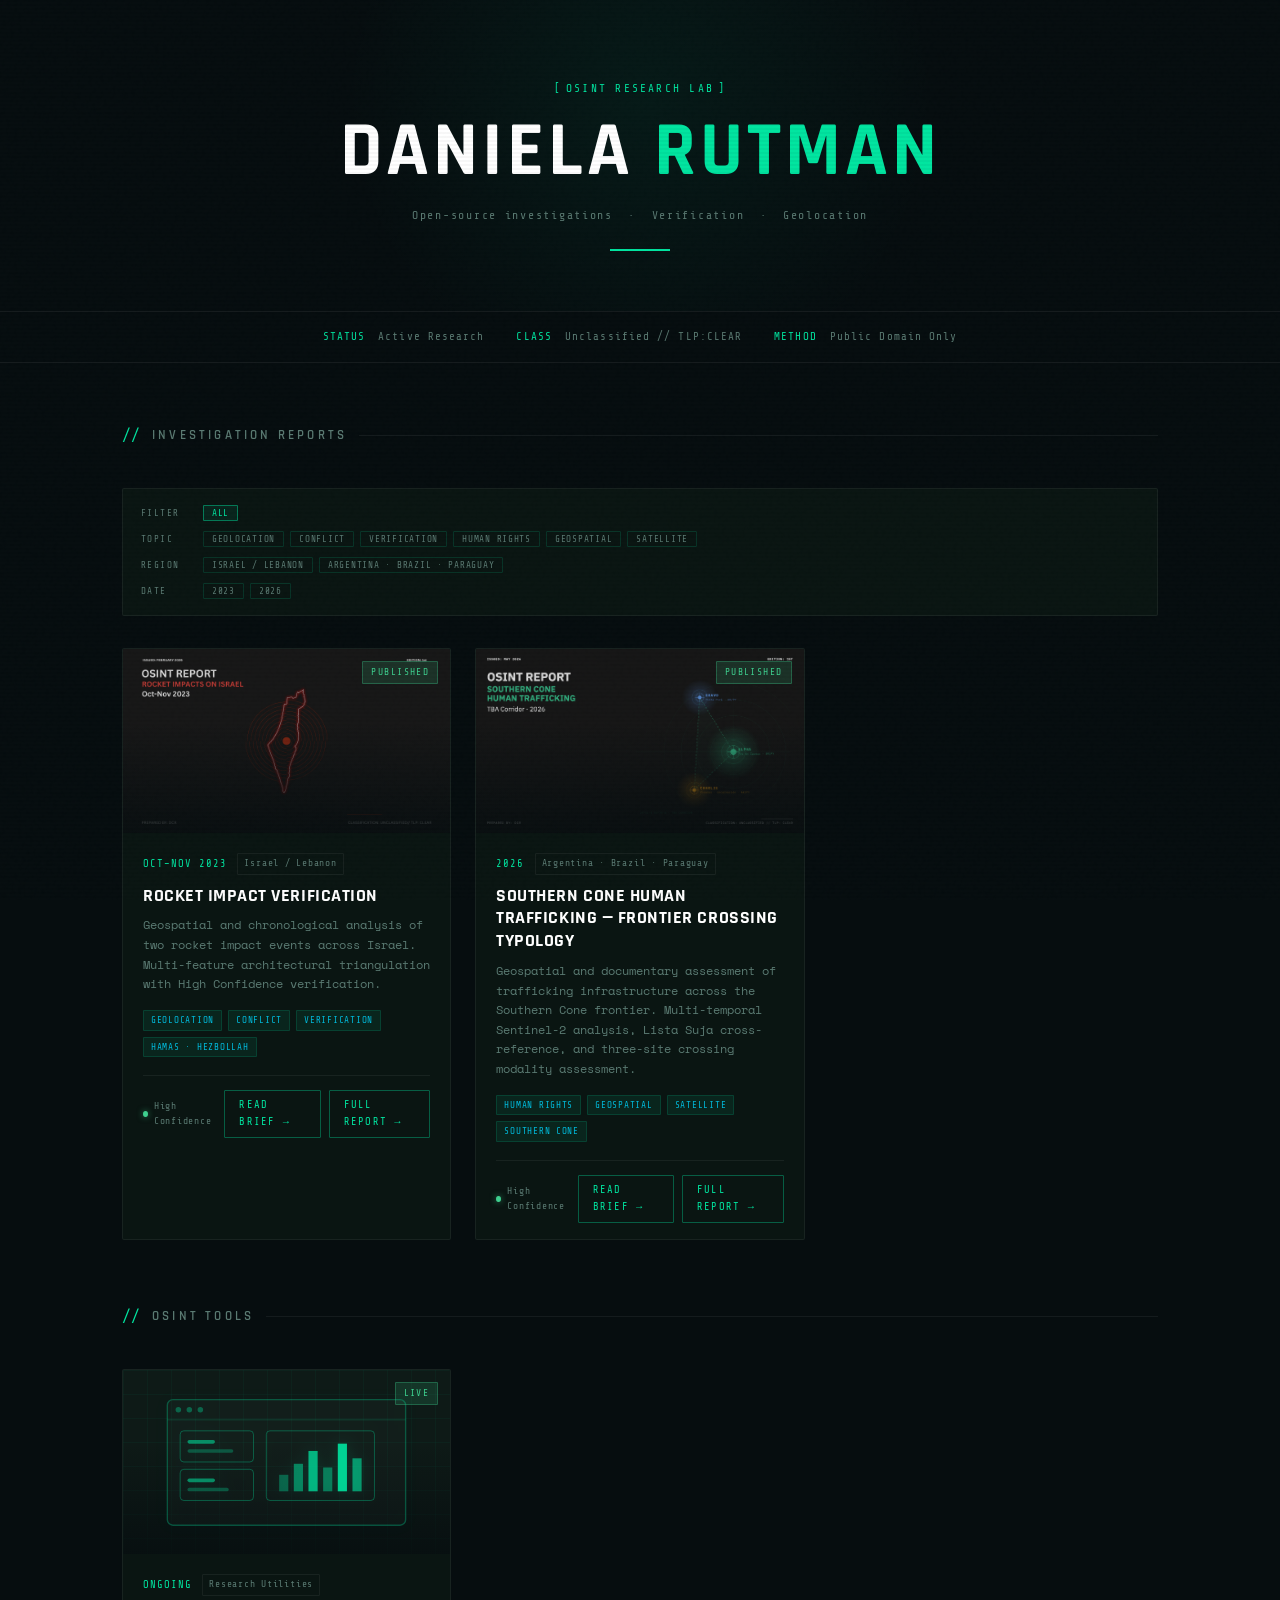
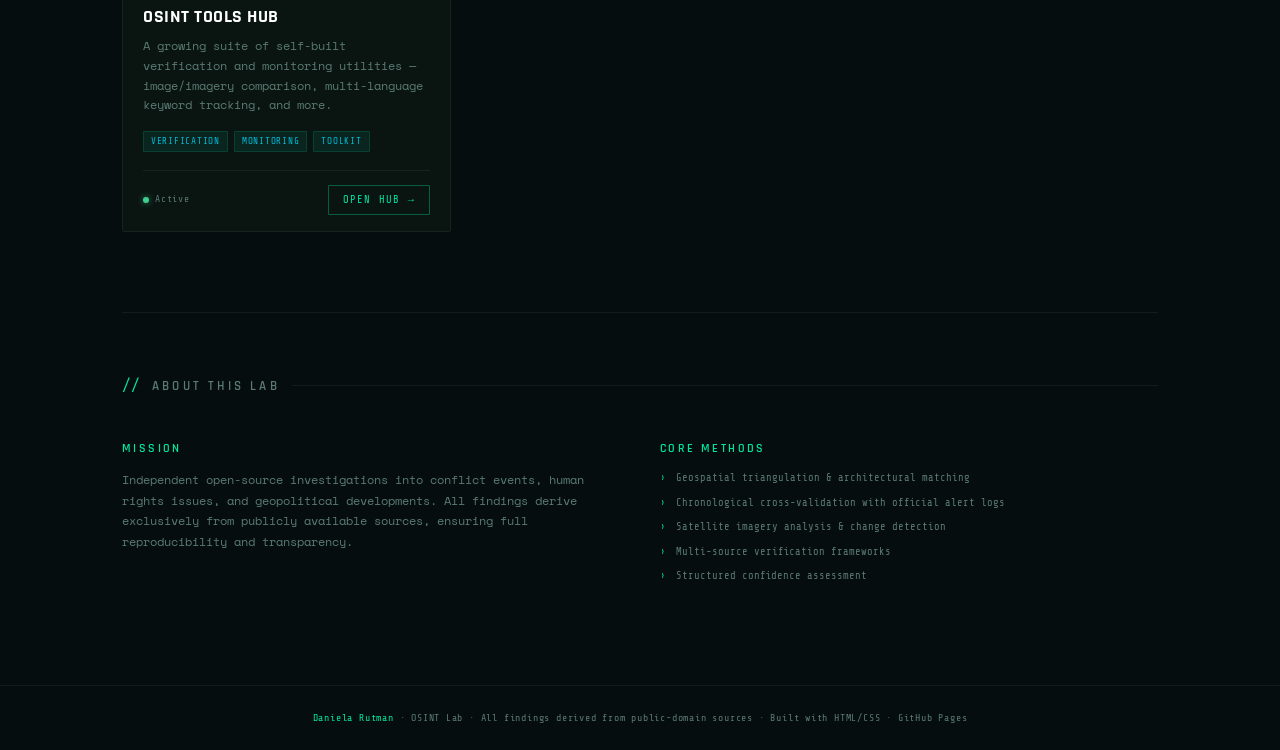
==== commit 8224f4f0: "Add OSINT Tools Hub, link it from a new portfolio section Static dashboard (config-driven tool cards" ====
--- a/docs/index.html
+++ b/docs/index.html
@@ -56,7 +56,7 @@
       </div>
     </div>
 
-    <div class="cards-grid">
+    <div class="cards-grid" id="reports-grid">
 
       <!-- Card 1: Israel Rocket Impacts -->
       <div class="card" data-tags="geolocation conflict verification israel-lebanon 2023">
@@ -118,8 +118,67 @@
             </div>
             <div style="display:flex;gap:8px;">
               <a class="btn-read" href="southern-cone-tba-corridor/report/brief.pdf" target="_blank">Read Brief →</a>
-              <a class="btn-read" href="southern-cone-tba-corridor/report/full_report.pdf" target="_blank">Full Report →</a>
-            </div>
+              <a class="btn-read" href="southern-cone-tba-corridor/report/full_report.html" target="_blank">Full Report →</a>
+            </div>
+          </div>
+        </div>
+      </div>
+
+    </div>
+
+    <div class="section-label tools-section-label">
+      <h2>OSINT Tools</h2>
+    </div>
+
+    <div class="cards-grid">
+
+      <!-- Tool card: OSINT Tools Hub -->
+      <div class="card">
+        <div class="card-thumb tools-thumb">
+          <svg class="tools-thumb-icon" viewBox="0 0 300 169" fill="none" xmlns="http://www.w3.org/2000/svg">
+            <rect x="20" y="16" width="260" height="137" rx="6" fill="rgba(255,255,255,0.02)" stroke="currentColor" stroke-opacity="0.3" stroke-width="1.5"/>
+            <line x1="20" y1="38" x2="280" y2="38" stroke="currentColor" stroke-opacity="0.18" stroke-width="1"/>
+            <circle cx="32" cy="27" r="3" fill="currentColor" fill-opacity="0.35"/>
+            <circle cx="44" cy="27" r="3" fill="currentColor" fill-opacity="0.35"/>
+            <circle cx="56" cy="27" r="3" fill="currentColor" fill-opacity="0.35"/>
+
+            <rect x="34" y="50" width="80" height="34" rx="4" stroke="currentColor" stroke-opacity="0.35" stroke-width="1"/>
+            <rect x="42" y="60" width="30" height="4" rx="2" fill="currentColor" fill-opacity="0.55"/>
+            <rect x="42" y="70" width="50" height="4" rx="2" fill="currentColor" fill-opacity="0.28"/>
+
+            <rect x="34" y="92" width="80" height="34" rx="4" stroke="currentColor" stroke-opacity="0.35" stroke-width="1"/>
+            <rect x="42" y="102" width="30" height="4" rx="2" fill="currentColor" fill-opacity="0.55"/>
+            <rect x="42" y="112" width="45" height="4" rx="2" fill="currentColor" fill-opacity="0.28"/>
+
+            <rect x="128" y="50" width="118" height="76" rx="4" stroke="currentColor" stroke-opacity="0.35" stroke-width="1"/>
+            <rect x="142" y="98" width="10" height="18" fill="currentColor" fill-opacity="0.35"/>
+            <rect x="158" y="86" width="10" height="30" fill="currentColor" fill-opacity="0.5"/>
+            <rect x="174" y="72" width="10" height="44" fill="currentColor" fill-opacity="0.75"/>
+            <rect x="190" y="90" width="10" height="26" fill="currentColor" fill-opacity="0.45"/>
+            <rect x="206" y="64" width="10" height="52" fill="currentColor" fill-opacity="0.9"/>
+            <rect x="222" y="80" width="10" height="36" fill="currentColor" fill-opacity="0.6"/>
+          </svg>
+          <div class="card-thumb-overlay"></div>
+          <span class="card-status published">Live</span>
+        </div>
+        <div class="card-body">
+          <div class="card-meta">
+            <span class="card-date">ONGOING</span>
+            <span class="card-region">Research Utilities</span>
+          </div>
+          <h3 class="card-title">OSINT Tools Hub</h3>
+          <p class="card-desc">A growing suite of self-built verification and monitoring utilities — image/imagery comparison, multi-language keyword tracking, and more.</p>
+          <div class="card-tags">
+            <span class="tag">Verification</span>
+            <span class="tag">Monitoring</span>
+            <span class="tag">Toolkit</span>
+          </div>
+          <div class="card-footer">
+            <div class="confidence">
+              <div class="confidence-dot"></div>
+              Active
+            </div>
+            <a class="btn-read" href="osint-tools-hub/index.html" target="_blank">Open Hub →</a>
           </div>
         </div>
       </div>
@@ -157,7 +216,7 @@
 
   <script>
     const filterBtns = document.querySelectorAll('.filter-btn');
-    const cards = document.querySelectorAll('.card');
+    const cards = document.querySelectorAll('#reports-grid .card');
     const activeFilters = new Set();
 
     filterBtns.forEach(btn => {
--- a/docs/style.css
+++ b/docs/style.css
@@ -378,6 +378,37 @@
   background-size: 24px 24px;
 }
 
+/* ── Tools section ── */
+.tools-section-label { margin-top: 64px; }
+
+.tools-thumb {
+  display: flex;
+  align-items: center;
+  justify-content: center;
+}
+
+.tools-thumb::before {
+  content: '';
+  position: absolute;
+  inset: 0;
+  background-image:
+    linear-gradient(rgba(0,229,160,0.04) 1px, transparent 1px),
+    linear-gradient(90deg, rgba(0,229,160,0.04) 1px, transparent 1px);
+  background-size: 24px 24px;
+}
+
+.tools-thumb-icon {
+  width: 84%;
+  height: auto;
+  color: var(--accent);
+  position: relative;
+  z-index: 1;
+  filter: drop-shadow(0 0 8px rgba(0,229,160,0.2));
+  transition: transform 0.4s ease;
+}
+
+.card:hover .tools-thumb-icon { transform: scale(1.08); }
+
 /* ── Card body ── */
 .card-body {
   padding: 20px 20px 16px;
